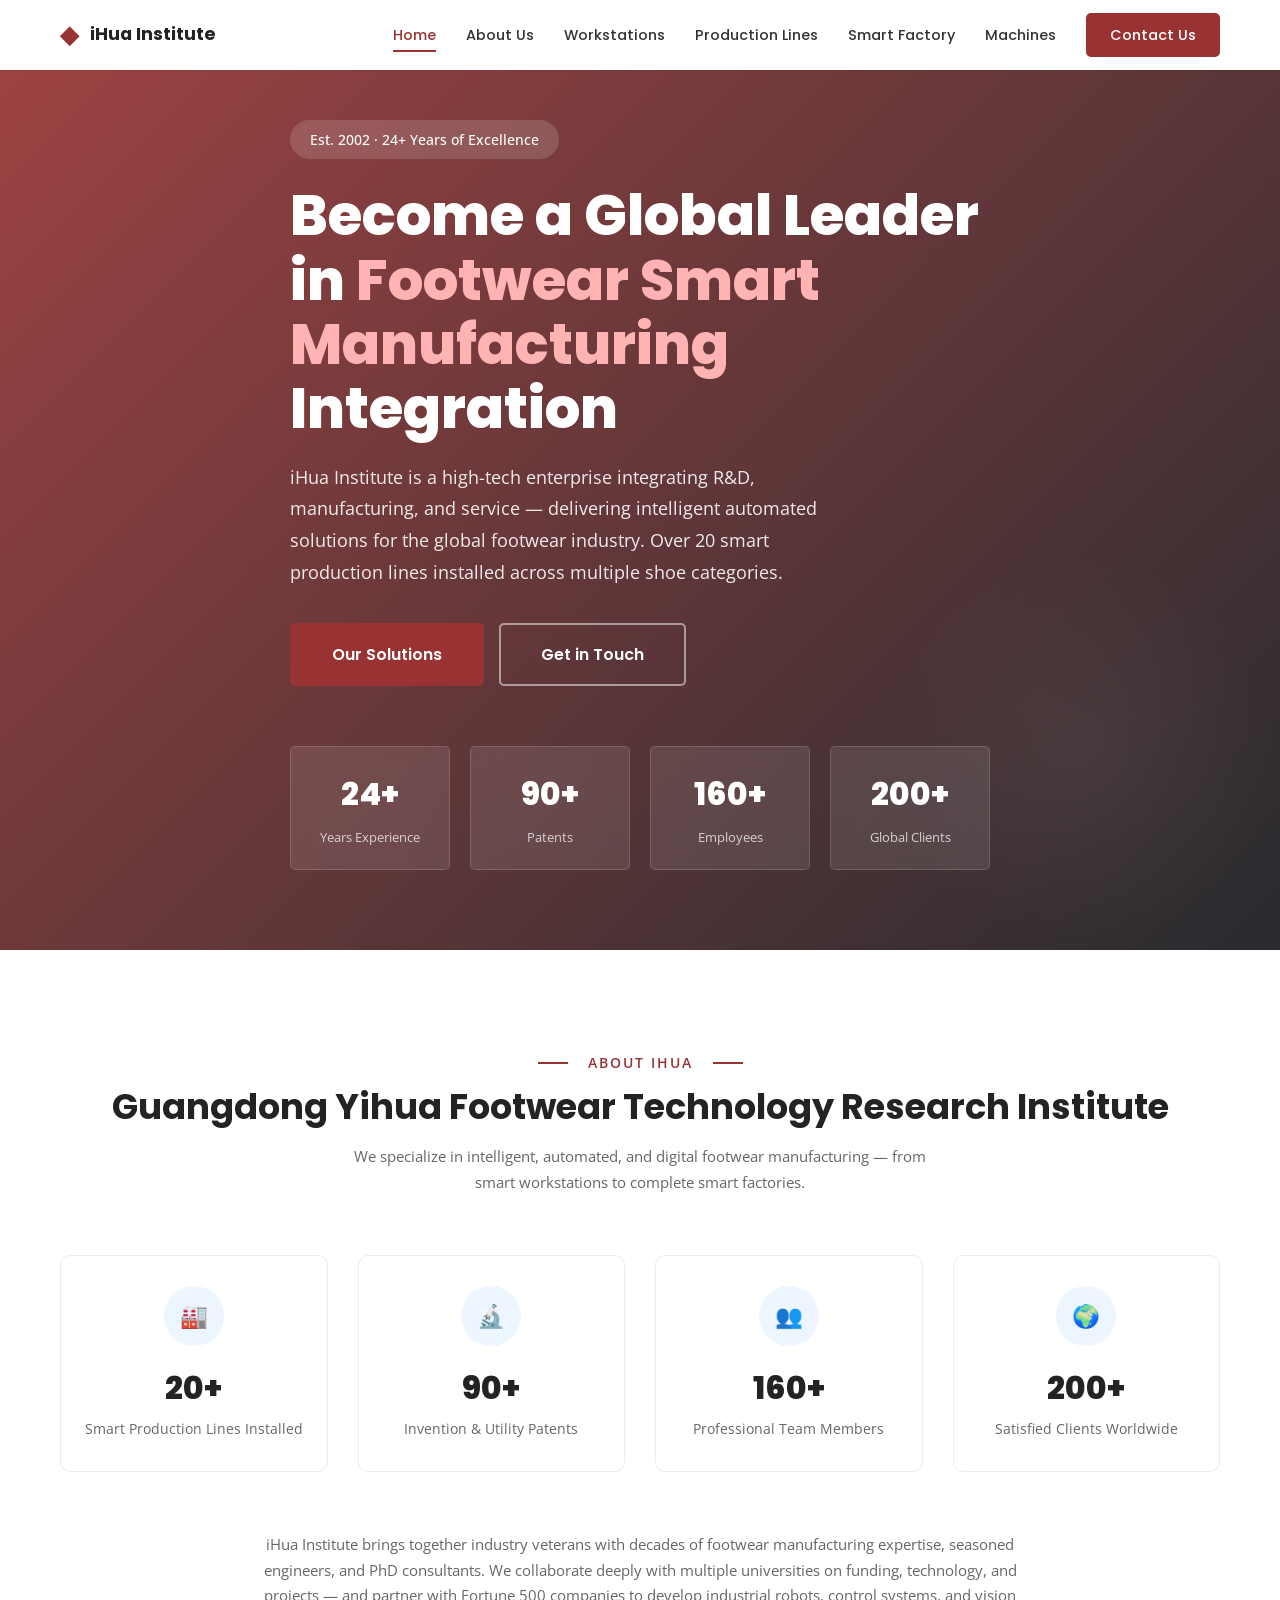
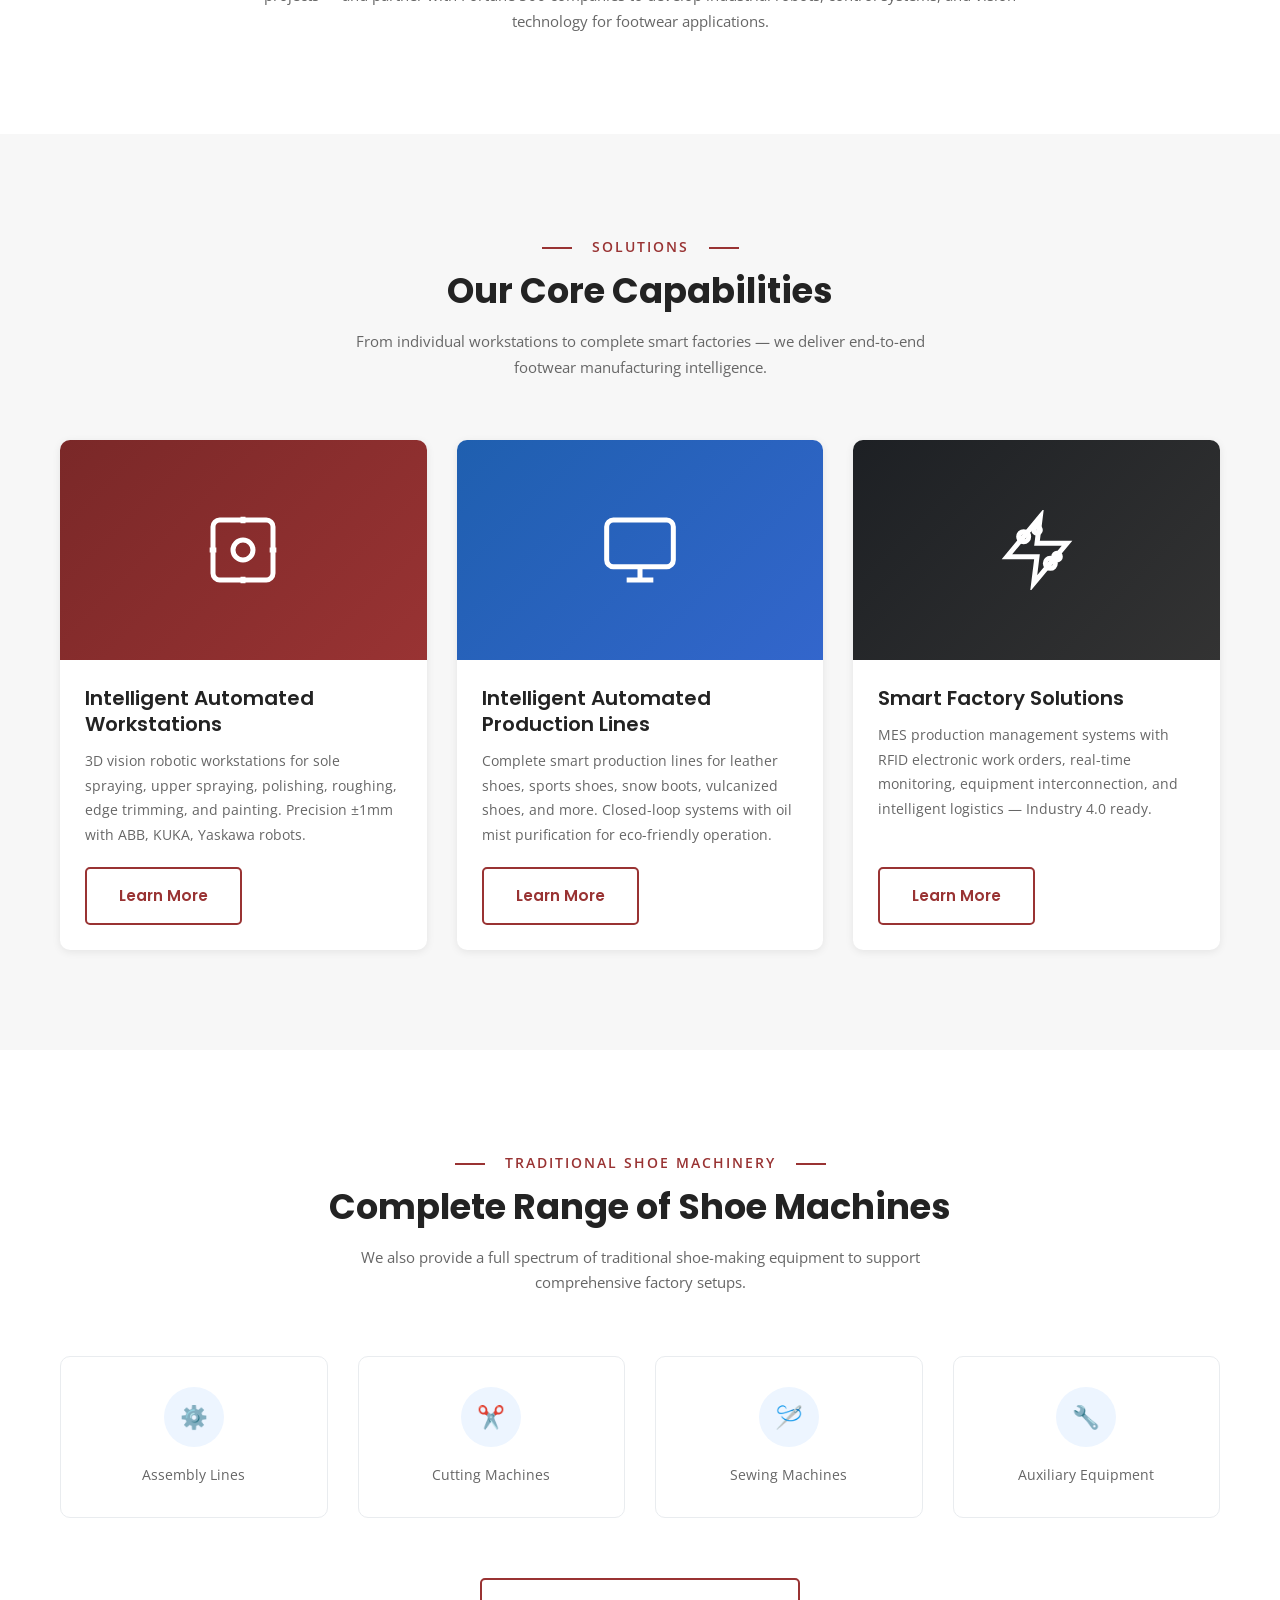
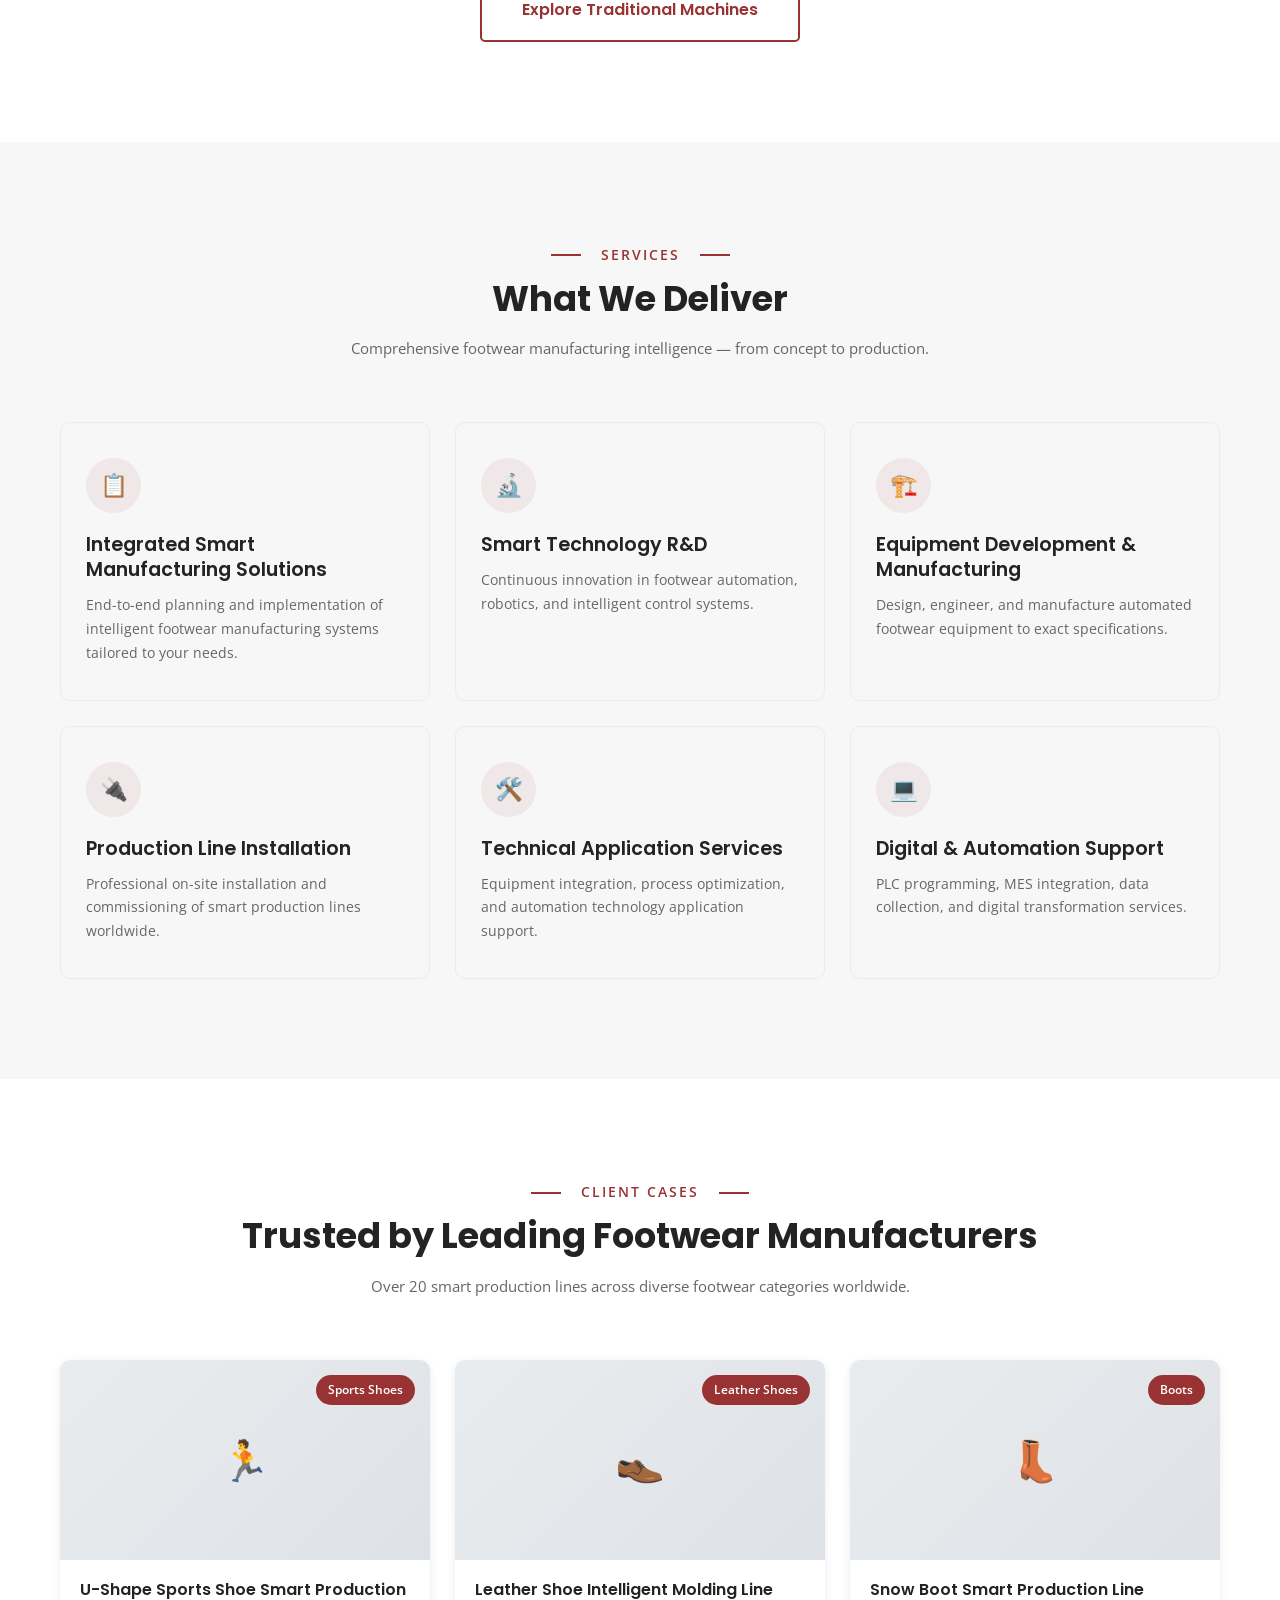
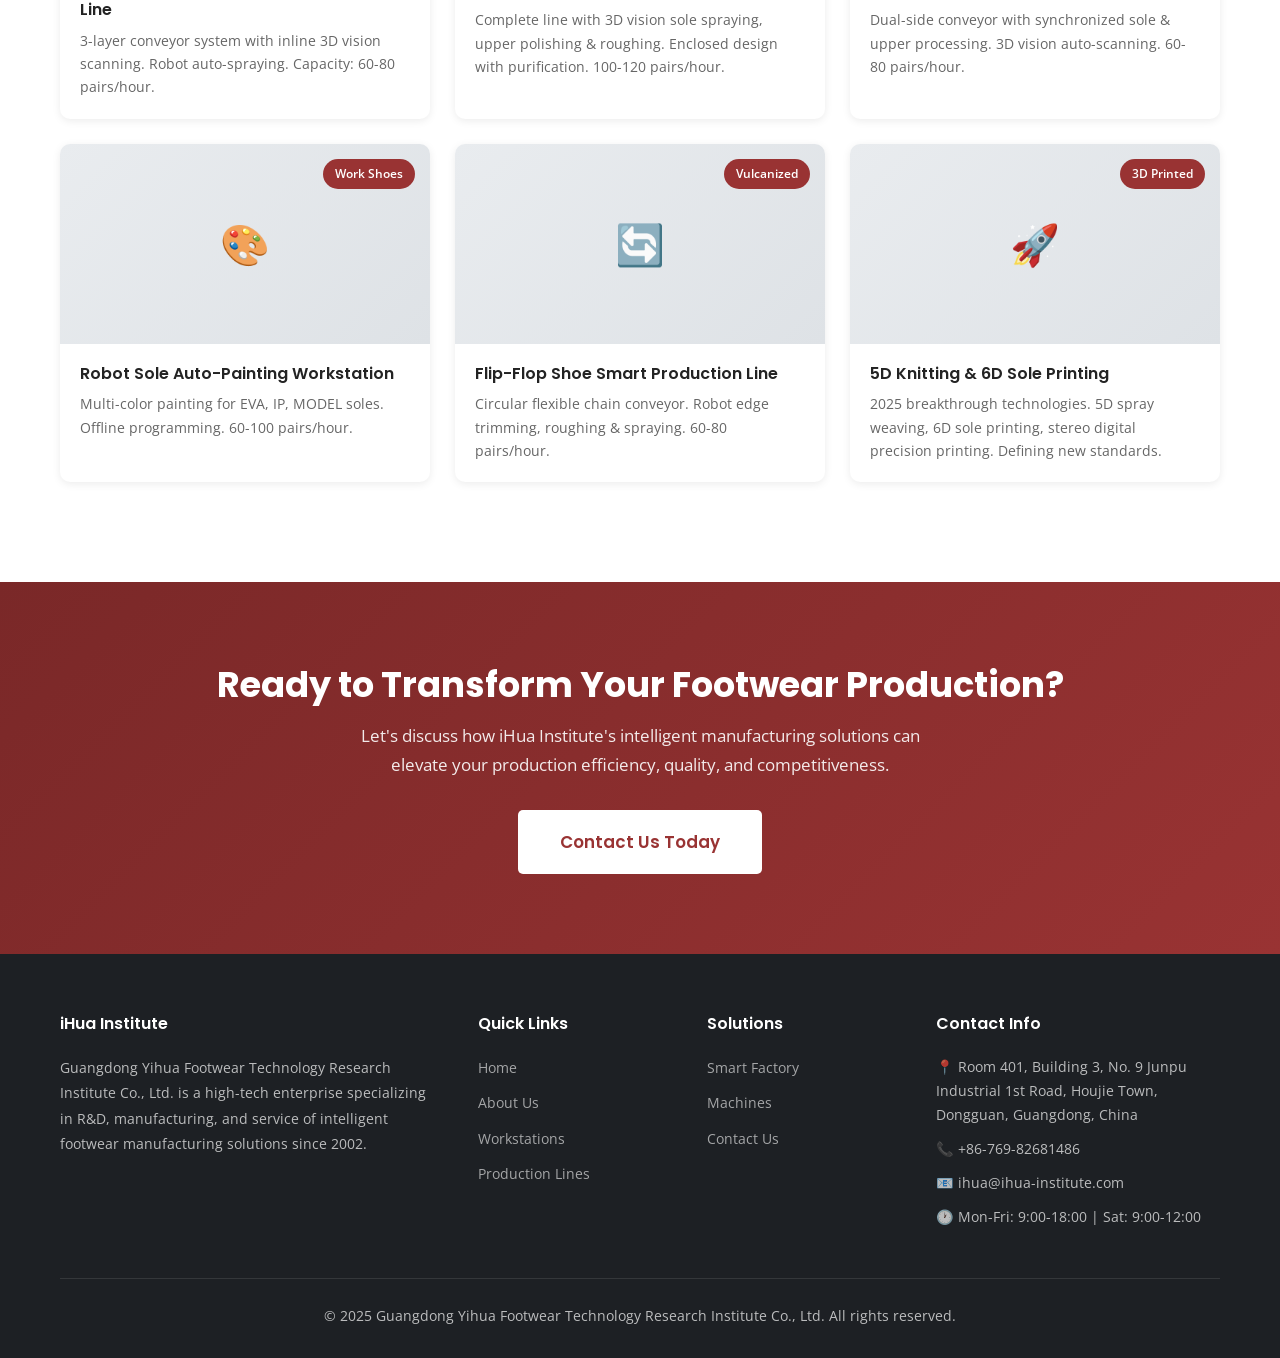
==== index.html @ 97495c71 "Initial commit: iHua Institute English website" ====
<!DOCTYPE html>
<html lang="en">
<head>
  <meta charset="UTF-8">
  <meta name="viewport" content="width=device-width, initial-scale=1.0">
  <title>iHua Institute — Leading Smart Manufacturing Integrator for Footwear Industry</title>
  <meta name="description" content="iHua Institute is a leading footwear smart manufacturing integrator, providing intelligent automated workstations, production lines, smart factory solutions, and traditional shoe machinery. Established 2002.">
  <meta name="keywords" content="footwear manufacturing, shoe making automation, intelligent production line, shoe machinery, smart factory, robot workstation, iHua Institute">
  <link rel="canonical" href="https://tcpcookies.github.io/ihua-institute/">

  <meta property="og:title" content="iHua Institute — Smart Manufacturing for Footwear Industry">
  <meta property="og:description" content="Established 2002. 90+ patents. Intelligent automated workstations, production lines & smart factory solutions for footwear manufacturing.">
  <meta property="og:type" content="website">
  <meta property="og:url" content="https://tcpcookies.github.io/ihua-institute/">

  <script type="application/ld+json">
  {
    "@context": "https://schema.org",
    "@type": "Organization",
    "name": "Guangdong Yihua Footwear Technology Research Institute Co., Ltd.",
    "alternateName": "iHua Institute",
    "url": "https://tcpcookies.github.io/ihua-institute/",
    "description": "A high-tech enterprise specializing in R&D, manufacturing, and service of footwear intelligent manufacturing integrated solutions since 2002.",
    "foundingDate": "2002",
    "address": {
      "@type": "PostalAddress",
      "addressLocality": "Dongguan",
      "addressRegion": "Guangdong",
      "addressCountry": "CN",
      "streetAddress": "Room 401, Building 3, No. 9 Junpu Industrial 1st Road, Houjie Town"
    },
    "telephone": "+86-769-82681486",
    "email": "ihua@ihua-institute.com"
  }
  </script>

  <link rel="stylesheet" href="assets/css/style.css">
  <link rel="preconnect" href="https://fonts.googleapis.com">
  <link rel="preconnect" href="https://fonts.gstatic.com" crossorigin>
  <link href="https://fonts.googleapis.com/css2?family=Open+Sans:wght@400;600;700&family=Poppins:wght@500;600;700;800&display=swap" rel="stylesheet">
</head>
<body>

  <!-- ========== Navbar ========== -->
  <nav class="navbar">
    <div class="container">
      <a href="index.html" class="navbar-logo">
        <span style="font-size:1.5rem;color:var(--brand)">◆</span> iHua Institute
      </a>
      <div class="navbar-links">
        <a href="index.html">Home</a>
        <a href="about.html">About Us</a>
        <a href="workstations.html">Workstations</a>
        <a href="productionlines.html">Production Lines</a>
        <a href="smartfactory.html">Smart Factory</a>
        <a href="machines.html">Machines</a>
        <a href="contact.html" class="navbar-cta">Contact Us</a>
      </div>
      <button class="menu-toggle" aria-label="Toggle menu">
        <span></span><span></span><span></span>
      </button>
    </div>
  </nav>

  <!-- ========== Hero ========== -->
  <section class="hero">
    <div class="container">
      <div class="hero-badge">Est. 2002 · 24+ Years of Excellence</div>
      <h1>Become a Global Leader in <span class="accent">Footwear Smart Manufacturing</span> Integration</h1>
      <p class="hero-desc">
        iHua Institute is a high-tech enterprise integrating R&D, manufacturing, and service — delivering intelligent automated solutions for the global footwear industry. Over 20 smart production lines installed across multiple shoe categories.
      </p>
      <div class="hero-buttons">
        <a href="productionlines.html" class="btn btn-primary btn-lg">Our Solutions</a>
        <a href="contact.html" class="btn btn-outline btn-lg">Get in Touch</a>
      </div>
      <div class="hero-stats">
        <div class="hero-stat">
          <span class="hero-stat-number">24+</span>
          <span class="hero-stat-label">Years Experience</span>
        </div>
        <div class="hero-stat">
          <span class="hero-stat-number">90+</span>
          <span class="hero-stat-label">Patents</span>
        </div>
        <div class="hero-stat">
          <span class="hero-stat-number">160+</span>
          <span class="hero-stat-label">Employees</span>
        </div>
        <div class="hero-stat">
          <span class="hero-stat-number">200+</span>
          <span class="hero-stat-label">Global Clients</span>
        </div>
      </div>
    </div>
  </section>

  <!-- ========== About Preview ========== -->
  <section class="animate-on-scroll">
    <div class="container">
      <div class="section-heading">
        <span class="subtitle">About iHua</span>
        <h2>Guangdong Yihua Footwear Technology Research Institute</h2>
        <p>We specialize in intelligent, automated, and digital footwear manufacturing — from smart workstations to complete smart factories.</p>
      </div>
      <div class="data-points">
        <div class="data-point">
          <div class="icon">🏭</div>
          <span class="number">20+</span>
          <span class="label">Smart Production Lines Installed</span>
        </div>
        <div class="data-point">
          <div class="icon">🔬</div>
          <span class="number">90+</span>
          <span class="label">Invention & Utility Patents</span>
        </div>
        <div class="data-point">
          <div class="icon">👥</div>
          <span class="number">160+</span>
          <span class="label">Professional Team Members</span>
        </div>
        <div class="data-point">
          <div class="icon">🌍</div>
          <span class="number">200+</span>
          <span class="label">Satisfied Clients Worldwide</span>
        </div>
      </div>
      <p style="max-width:800px;margin:0 auto;text-align:center;">
        iHua Institute brings together industry veterans with decades of footwear manufacturing expertise, seasoned engineers, and PhD consultants. We collaborate deeply with multiple universities on funding, technology, and projects — and partner with Fortune 500 companies to develop industrial robots, control systems, and vision technology for footwear applications.
      </p>
    </div>
  </section>

  <!-- ========== Solutions ========== -->
  <section class="animate-on-scroll" style="background:var(--gray-100);">
    <div class="container">
      <div class="section-heading">
        <span class="subtitle">Solutions</span>
        <h2>Our Core Capabilities</h2>
        <p>From individual workstations to complete smart factories — we deliver end-to-end footwear manufacturing intelligence.</p>
      </div>
      <div class="solution-grid">
        <div class="solution-card">
          <div class="solution-card-img">
            <svg width="80" height="80" viewBox="0 0 24 24" fill="none" stroke="currentColor" stroke-width="1.5"><rect x="3" y="3" width="18" height="18" rx="2"/><circle cx="12" cy="12" r="3"/><path d="M12 2v2M12 20v2M2 12h2M20 12h2"/></svg>
          </div>
          <div class="solution-card-body">
            <h3>Intelligent Automated Workstations</h3>
            <p>3D vision robotic workstations for sole spraying, upper spraying, polishing, roughing, edge trimming, and painting. Precision ±1mm with ABB, KUKA, Yaskawa robots.</p>
            <a href="workstations.html" class="btn btn-outline-dark">Learn More</a>
          </div>
        </div>
        <div class="solution-card">
          <div class="solution-card-img" style="background:linear-gradient(135deg,#1F5FAF,#3366cc);">
            <svg width="80" height="80" viewBox="0 0 24 24" fill="none" stroke="currentColor" stroke-width="1.5"><rect x="2" y="3" width="20" height="14" rx="2"/><line x1="8" y1="21" x2="16" y2="21"/><line x1="12" y1="17" x2="12" y2="21"/></svg>
          </div>
          <div class="solution-card-body">
            <h3>Intelligent Automated Production Lines</h3>
            <p>Complete smart production lines for leather shoes, sports shoes, snow boots, vulcanized shoes, and more. Closed-loop systems with oil mist purification for eco-friendly operation.</p>
            <a href="productionlines.html" class="btn btn-outline-dark">Learn More</a>
          </div>
        </div>
        <div class="solution-card">
          <div class="solution-card-img" style="background:linear-gradient(135deg,#1d2024,#333);">
            <svg width="80" height="80" viewBox="0 0 24 24" fill="none" stroke="currentColor" stroke-width="1.5"><polygon points="13 2 3 14 12 14 11 22 21 10 12 10 13 2"/><circle cx="8" cy="8" r="1.5"/><circle cx="16" cy="16" r="1.5"/><circle cx="12" cy="6" r="1"/><circle cx="18" cy="14" r="1"/></svg>
          </div>
          <div class="solution-card-body">
            <h3>Smart Factory Solutions</h3>
            <p>MES production management systems with RFID electronic work orders, real-time monitoring, equipment interconnection, and intelligent logistics — Industry 4.0 ready.</p>
            <a href="smartfactory.html" class="btn btn-outline-dark">Learn More</a>
          </div>
        </div>
      </div>
    </div>
  </section>

  <!-- ========== Traditional Machines ========== -->
  <section class="animate-on-scroll">
    <div class="container">
      <div class="section-heading">
        <span class="subtitle">Traditional Shoe Machinery</span>
        <h2>Complete Range of Shoe Machines</h2>
        <p>We also provide a full spectrum of traditional shoe-making equipment to support comprehensive factory setups.</p>
      </div>
      <div class="data-points">
        <div class="data-point">
          <div class="icon">⚙️</div>
          <span class="label">Assembly Lines</span>
        </div>
        <div class="data-point">
          <div class="icon">✂️</div>
          <span class="label">Cutting Machines</span>
        </div>
        <div class="data-point">
          <div class="icon">🪡</div>
          <span class="label">Sewing Machines</span>
        </div>
        <div class="data-point">
          <div class="icon">🔧</div>
          <span class="label">Auxiliary Equipment</span>
        </div>
      </div>
      <div style="text-align:center;">
        <a href="machines.html" class="btn btn-outline-dark btn-lg">Explore Traditional Machines</a>
      </div>
    </div>
  </section>

  <!-- ========== Services ========== -->
  <section class="animate-on-scroll" style="background:var(--gray-100);">
    <div class="container">
      <div class="section-heading">
        <span class="subtitle">Services</span>
        <h2>What We Deliver</h2>
        <p>Comprehensive footwear manufacturing intelligence — from concept to production.</p>
      </div>
      <div class="services-grid">
        <div class="service-card">
          <div class="icon-circle">📋</div>
          <h4>Integrated Smart Manufacturing Solutions</h4>
          <p>End-to-end planning and implementation of intelligent footwear manufacturing systems tailored to your needs.</p>
        </div>
        <div class="service-card">
          <div class="icon-circle">🔬</div>
          <h4>Smart Technology R&D</h4>
          <p>Continuous innovation in footwear automation, robotics, and intelligent control systems.</p>
        </div>
        <div class="service-card">
          <div class="icon-circle">🏗️</div>
          <h4>Equipment Development & Manufacturing</h4>
          <p>Design, engineer, and manufacture automated footwear equipment to exact specifications.</p>
        </div>
        <div class="service-card">
          <div class="icon-circle">🔌</div>
          <h4>Production Line Installation</h4>
          <p>Professional on-site installation and commissioning of smart production lines worldwide.</p>
        </div>
        <div class="service-card">
          <div class="icon-circle">🛠️</div>
          <h4>Technical Application Services</h4>
          <p>Equipment integration, process optimization, and automation technology application support.</p>
        </div>
        <div class="service-card">
          <div class="icon-circle">💻</div>
          <h4>Digital & Automation Support</h4>
          <p>PLC programming, MES integration, data collection, and digital transformation services.</p>
        </div>
      </div>
    </div>
  </section>

  <!-- ========== Cases ========== -->
  <section class="animate-on-scroll">
    <div class="container">
      <div class="section-heading">
        <span class="subtitle">Client Cases</span>
        <h2>Trusted by Leading Footwear Manufacturers</h2>
        <p>Over 20 smart production lines across diverse footwear categories worldwide.</p>
      </div>
      <div class="cases-grid">
        <div class="case-card">
          <div class="case-card-img">
            🏃 <span class="category-tag">Sports Shoes</span>
          </div>
          <div class="case-card-body">
            <h4>U-Shape Sports Shoe Smart Production Line</h4>
            <p>3-layer conveyor system with inline 3D vision scanning. Robot auto-spraying. Capacity: 60-80 pairs/hour.</p>
          </div>
        </div>
        <div class="case-card">
          <div class="case-card-img">
            👞 <span class="category-tag">Leather Shoes</span>
          </div>
          <div class="case-card-body">
            <h4>Leather Shoe Intelligent Molding Line</h4>
            <p>Complete line with 3D vision sole spraying, upper polishing & roughing. Enclosed design with purification. 100-120 pairs/hour.</p>
          </div>
        </div>
        <div class="case-card">
          <div class="case-card-img">
            👢 <span class="category-tag">Boots</span>
          </div>
          <div class="case-card-body">
            <h4>Snow Boot Smart Production Line</h4>
            <p>Dual-side conveyor with synchronized sole & upper processing. 3D vision auto-scanning. 60-80 pairs/hour.</p>
          </div>
        </div>
        <div class="case-card">
          <div class="case-card-img">
            🎨 <span class="category-tag">Work Shoes</span>
          </div>
          <div class="case-card-body">
            <h4>Robot Sole Auto-Painting Workstation</h4>
            <p>Multi-color painting for EVA, IP, MODEL soles. Offline programming. 60-100 pairs/hour.</p>
          </div>
        </div>
        <div class="case-card">
          <div class="case-card-img">
            🔄 <span class="category-tag">Vulcanized</span>
          </div>
          <div class="case-card-body">
            <h4>Flip-Flop Shoe Smart Production Line</h4>
            <p>Circular flexible chain conveyor. Robot edge trimming, roughing & spraying. 60-80 pairs/hour.</p>
          </div>
        </div>
        <div class="case-card">
          <div class="case-card-img">
            🚀 <span class="category-tag">3D Printed</span>
          </div>
          <div class="case-card-body">
            <h4>5D Knitting & 6D Sole Printing</h4>
            <p>2025 breakthrough technologies. 5D spray weaving, 6D sole printing, stereo digital precision printing. Defining new standards.</p>
          </div>
        </div>
      </div>
    </div>
  </section>

  <!-- ========== CTA ========== -->
  <section class="animate-on-scroll" style="background:linear-gradient(135deg, var(--brand-dark), var(--brand));color:var(--white);text-align:center;padding:80px 0;">
    <div class="container">
      <h2 style="color:var(--white);margin-bottom:15px;">Ready to Transform Your Footwear Production?</h2>
      <p style="opacity:0.9;max-width:600px;margin:0 auto 30px;font-size:1.05rem;">
        Let's discuss how iHua Institute's intelligent manufacturing solutions can elevate your production efficiency, quality, and competitiveness.
      </p>
      <a href="contact.html" class="btn" style="background:var(--white);color:var(--brand)!important;font-size:1.05rem;padding:16px 40px;">
        Contact Us Today
      </a>
    </div>
  </section>

  <!-- ========== Footer ========== -->
  <footer class="footer">
    <div class="container">
      <div class="footer-grid">
        <div class="footer-about">
          <h4>iHua Institute</h4>
          <p>Guangdong Yihua Footwear Technology Research Institute Co., Ltd. is a high-tech enterprise specializing in R&D, manufacturing, and service of intelligent footwear manufacturing solutions since 2002.</p>
        </div>
        <div>
          <h4>Quick Links</h4>
          <ul class="footer-links">
            <li><a href="index.html">Home</a></li>
            <li><a href="about.html">About Us</a></li>
            <li><a href="workstations.html">Workstations</a></li>
            <li><a href="productionlines.html">Production Lines</a></li>
          </ul>
        </div>
        <div>
          <h4>Solutions</h4>
          <ul class="footer-links">
            <li><a href="smartfactory.html">Smart Factory</a></li>
            <li><a href="machines.html">Machines</a></li>
            <li><a href="contact.html">Contact Us</a></li>
          </ul>
        </div>
        <div class="footer-contact">
          <h4>Contact Info</h4>
          <p>📍 Room 401, Building 3, No. 9 Junpu Industrial 1st Road, Houjie Town, Dongguan, Guangdong, China</p>
          <p>📞 +86-769-82681486</p>
          <p>📧 ihua@ihua-institute.com</p>
          <p>🕐 Mon-Fri: 9:00-18:00 | Sat: 9:00-12:00</p>
        </div>
      </div>
      <div class="footer-bottom">
        <p>&copy; 2025 Guangdong Yihua Footwear Technology Research Institute Co., Ltd. All rights reserved.</p>
      </div>
    </div>
  </footer>

  <button class="back-to-top" aria-label="Back to top">↑</button>

  <script src="assets/js/main.js"></script>
</body>
</html>
---- assets/css/style.css ----
/* ============================================================
   iHua Institute - Shoe Manufacturing Intelligence
   Brand: #993333 (Deep Red/Burgundy)
   ============================================================ */

/* ---------- CSS Variables ---------- */
:root {
  --brand: #993333;
  --brand-light: #b34444;
  --brand-dark: #7a2828;
  --brand-rgb: 153, 51, 51;
  --dark: #1d2024;
  --darker: #121416;
  --gray-50: #f8f9fa;
  --gray-100: #f7f7f7;
  --gray-200: #e9ecef;
  --gray-300: #dee2e6;
  --gray-600: #666666;
  --gray-700: #495057;
  --gray-800: #333333;
  --gray-900: #232323;
  --white: #ffffff;
  --blue: #1F5FAF;
  --blue-light: #edf5ff;
  --shadow-sm: 0 2px 8px rgba(0,0,0,0.08);
  --shadow: 0 5px 30px rgba(0,0,0,0.10);
  --shadow-lg: 0 10px 40px rgba(0,0,0,0.12);
  --radius: 5px;
  --radius-lg: 10px;
  --transition: 0.3s ease;
}

/* ---------- Reset & Base ---------- */
*, *::before, *::after { box-sizing: border-box; margin: 0; padding: 0; }

html { scroll-behavior: smooth; }

body {
  font-family: 'Open Sans', -apple-system, BlinkMacSystemFont, 'Segoe UI', sans-serif;
  font-size: 15px;
  line-height: 1.7;
  color: var(--gray-600);
  background: var(--white);
  -webkit-font-smoothing: antialiased;
}

h1, h2, h3, h4, h5, h6 {
  font-family: 'Poppins', -apple-system, BlinkMacSystemFont, sans-serif;
  color: var(--gray-900);
  line-height: 1.3;
}

h1 { font-size: 2.8rem; font-weight: 700; }
h2 { font-size: 2.2rem; font-weight: 700; }
h3 { font-size: 1.5rem; font-weight: 600; }
h4 { font-size: 1.2rem; font-weight: 600; }

a { color: var(--brand); text-decoration: none; transition: color var(--transition); }
a:hover { color: var(--brand-dark); }

img { max-width: 100%; height: auto; display: block; }

.container { max-width: 1200px; margin: 0 auto; padding: 0 20px; }
.container-wide { max-width: 1400px; margin: 0 auto; padding: 0 20px; }

section { padding: 100px 0; }
.section-sm { padding: 60px 0; }

/* ---------- Section Headings ---------- */
.section-heading { text-align: center; margin-bottom: 60px; }
.section-heading .subtitle {
  display: inline-block;
  color: var(--brand);
  font-weight: 600;
  font-size: 0.85rem;
  text-transform: uppercase;
  letter-spacing: 2px;
  margin-bottom: 10px;
  position: relative;
  padding: 0 20px;
}
.section-heading .subtitle::before,
.section-heading .subtitle::after {
  content: '';
  position: absolute;
  top: 50%;
  width: 30px;
  height: 2px;
  background: var(--brand);
}
.section-heading .subtitle::before { right: 100%; }
.section-heading .subtitle::after { left: 100%; }
.section-heading h2 { margin-bottom: 15px; }
.section-heading p { color: var(--gray-600); max-width: 600px; margin: 0 auto; }

/* ---------- Navbar ---------- */
.navbar {
  position: fixed;
  top: 0;
  left: 0;
  right: 0;
  z-index: 1000;
  background: var(--white);
  box-shadow: 0 1px 0 rgba(0,0,0,0.05);
  transition: all var(--transition);
  height: 70px;
}

.navbar .container {
  display: flex;
  align-items: center;
  justify-content: space-between;
  height: 100%;
}

.navbar-logo {
  display: flex;
  align-items: center;
  gap: 12px;
  font-family: 'Poppins', sans-serif;
  font-size: 1.1rem;
  font-weight: 700;
  color: var(--gray-900);
  text-decoration: none;
}

.navbar-logo img { height: 40px; }

.navbar-links {
  display: flex;
  align-items: center;
  gap: 30px;
  list-style: none;
}

.navbar-links a {
  color: var(--gray-800);
  font-size: 0.9rem;
  font-weight: 500;
  font-family: 'Poppins', sans-serif;
  position: relative;
  padding: 5px 0;
  text-decoration: none;
}

.navbar-links a::after {
  content: '';
  position: absolute;
  bottom: 0;
  left: 0;
  width: 0;
  height: 2px;
  background: var(--brand);
  transition: width var(--transition);
}

.navbar-links a:hover,
.navbar-links a.active { color: var(--brand); }
.navbar-links a:hover::after,
.navbar-links a.active::after { width: 100%; }

.navbar-cta {
  background: var(--brand);
  color: var(--white) !important;
  padding: 10px 24px !important;
  border-radius: var(--radius);
  transition: background var(--transition) !important;
}

.navbar-cta:hover { background: var(--brand-dark) !important; }
.navbar-cta::after { display: none !important; }

.menu-toggle {
  display: none;
  flex-direction: column;
  gap: 5px;
  cursor: pointer;
  background: none;
  border: none;
  padding: 5px;
}

.menu-toggle span {
  width: 24px;
  height: 2px;
  background: var(--gray-800);
  transition: all var(--transition);
  display: block;
}

/* ---------- Hero ---------- */
.hero {
  position: relative;
  background:
    linear-gradient(135deg, rgba(var(--brand-rgb), 0.92) 0%, rgba(29, 32, 36, 0.95) 100%),
    url('../images/hero-bg.jpg') center/cover no-repeat;
  min-height: 100vh;
  display: flex;
  align-items: center;
  padding-top: 120px;
  padding-bottom: 80px;
  color: var(--white);
  overflow: hidden;
}

.hero::before {
  content: '';
  position: absolute;
  bottom: 0;
  right: 0;
  width: 400px;
  height: 400px;
  background: radial-gradient(circle, rgba(255,255,255,0.05) 0%, transparent 70%);
}

.hero .container { position: relative; z-index: 1; }

.hero-badge {
  display: inline-block;
  background: rgba(255,255,255,0.15);
  backdrop-filter: blur(10px);
  padding: 8px 20px;
  border-radius: 50px;
  font-size: 0.85rem;
  font-weight: 500;
  margin-bottom: 25px;
}

.hero h1 {
  color: var(--white);
  font-size: 3.5rem;
  font-weight: 800;
  line-height: 1.15;
  margin-bottom: 20px;
  max-width: 700px;
}

.hero h1 .accent { color: #ffb3b3; }

.hero-desc {
  font-size: 1.1rem;
  line-height: 1.8;
  max-width: 550px;
  opacity: 0.9;
  margin-bottom: 35px;
}

.hero-buttons { display: flex; gap: 15px; flex-wrap: wrap; }

.hero-stats {
  display: grid;
  grid-template-columns: repeat(4, 1fr);
  gap: 20px;
  margin-top: 60px;
  max-width: 700px;
}

.hero-stat {
  text-align: center;
  padding: 20px 10px;
  background: rgba(255,255,255,0.1);
  backdrop-filter: blur(10px);
  border-radius: var(--radius);
  border: 1px solid rgba(255,255,255,0.15);
}

.hero-stat-number {
  display: block;
  font-family: 'Poppins', sans-serif;
  font-size: 2rem;
  font-weight: 800;
  color: var(--white);
}

.hero-stat-label {
  display: block;
  font-size: 0.8rem;
  opacity: 0.75;
  margin-top: 5px;
}

/* ---------- Buttons ---------- */
.btn {
  display: inline-flex;
  align-items: center;
  gap: 8px;
  padding: 14px 32px;
  border-radius: var(--radius);
  font-family: 'Poppins', sans-serif;
  font-weight: 600;
  font-size: 0.95rem;
  text-decoration: none;
  transition: all var(--transition);
  cursor: pointer;
  border: 2px solid transparent;
}

.btn-primary { background: var(--brand); color: var(--white) !important; }
.btn-primary:hover { background: var(--brand-dark); transform: translateY(-2px); box-shadow: var(--shadow); }

.btn-outline {
  background: transparent;
  color: var(--white) !important;
  border-color: rgba(255,255,255,0.5);
}
.btn-outline:hover { background: rgba(255,255,255,0.1); border-color: var(--white); }

.btn-outline-dark {
  background: transparent;
  color: var(--brand) !important;
  border-color: var(--brand);
}
.btn-outline-dark:hover { background: var(--brand); color: var(--white) !important; }

.btn-lg { padding: 16px 40px; font-size: 1rem; }

/* ---------- About Items (Data Points) ---------- */
.data-points {
  display: grid;
  grid-template-columns: repeat(4, 1fr);
  gap: 30px;
  margin: 60px 0;
}

.data-point {
  text-align: center;
  padding: 30px 20px;
  border: 1px solid var(--gray-200);
  border-radius: var(--radius-lg);
  transition: all var(--transition);
}

.data-point:hover { border-color: var(--brand); box-shadow: var(--shadow); }

.data-point .icon {
  width: 60px;
  height: 60px;
  background: var(--blue-light);
  border-radius: 50%;
  display: flex;
  align-items: center;
  justify-content: center;
  margin: 0 auto 15px;
  color: var(--brand);
  font-size: 1.4rem;
}

.data-point .number {
  font-family: 'Poppins', sans-serif;
  font-size: 2rem;
  font-weight: 800;
  color: var(--gray-900);
  display: block;
}

.data-point .label { font-size: 0.85rem; color: var(--gray-600); }

/* ---------- Solution Cards ---------- */
.solution-grid {
  display: grid;
  grid-template-columns: repeat(3, 1fr);
  gap: 30px;
}

.solution-card {
  position: relative;
  border-radius: var(--radius-lg);
  overflow: hidden;
  background: var(--white);
  box-shadow: var(--shadow-sm);
  transition: all var(--transition);
  display: flex;
  flex-direction: column;
}

.solution-card:hover { transform: translateY(-5px); box-shadow: var(--shadow-lg); }

.solution-card-img {
  height: 220px;
  background: linear-gradient(135deg, var(--brand-dark), var(--brand));
  display: flex;
  align-items: center;
  justify-content: center;
  color: var(--white);
  font-size: 4rem;
}

.solution-card-body { padding: 25px; flex: 1; display: flex; flex-direction: column; }

.solution-card-body h3 { margin-bottom: 12px; font-size: 1.25rem; }

.solution-card-body p { color: var(--gray-600); font-size: 0.9rem; flex: 1; }

.solution-card-body .btn { margin-top: 20px; align-self: flex-start; }

/* ---------- Services Grid ---------- */
.services-grid {
  display: grid;
  grid-template-columns: repeat(3, 1fr);
  gap: 25px;
}

.service-card {
  padding: 35px 25px;
  border-radius: var(--radius-lg);
  border: 1px solid var(--gray-200);
  transition: all var(--transition);
}

.service-card:hover { border-color: var(--brand); box-shadow: var(--shadow); }

.service-card .icon-circle {
  width: 55px;
  height: 55px;
  background: rgba(var(--brand-rgb), 0.08);
  border-radius: 50%;
  display: flex;
  align-items: center;
  justify-content: center;
  margin-bottom: 20px;
  color: var(--brand);
  font-size: 1.4rem;
}

.service-card h4 { margin-bottom: 10px; }

.service-card p { font-size: 0.88rem; color: var(--gray-600); }

/* ---------- Case Cards ---------- */
.cases-grid {
  display: grid;
  grid-template-columns: repeat(3, 1fr);
  gap: 25px;
}

.case-card {
  border-radius: var(--radius-lg);
  overflow: hidden;
  background: var(--white);
  box-shadow: var(--shadow-sm);
  transition: all var(--transition);
}

.case-card:hover { transform: translateY(-5px); box-shadow: var(--shadow-lg); }

.case-card-img {
  height: 200px;
  background: linear-gradient(135deg, var(--gray-200), var(--gray-300));
  position: relative;
  overflow: hidden;
  display: flex;
  align-items: center;
  justify-content: center;
  color: var(--gray-600);
  font-size: 2.5rem;
}

.case-card-img .category-tag {
  position: absolute;
  top: 15px;
  right: 15px;
  background: var(--brand);
  color: var(--white);
  padding: 5px 12px;
  border-radius: 50px;
  font-size: 0.75rem;
  font-weight: 600;
}

.case-card-body { padding: 20px; }

.case-card-body h4 { font-size: 1rem; margin-bottom: 8px; }
.case-card-body p { font-size: 0.85rem; color: var(--gray-600); }

/* ---------- Page Banner ---------- */
.page-banner {
  background:
    linear-gradient(135deg, rgba(var(--brand-rgb), 0.9) 0%, rgba(29, 32, 36, 0.95) 100%),
    url('../images/page-bg.jpg') center/cover no-repeat;
  padding: 140px 0 100px;
  text-align: center;
  color: var(--white);
}

.page-banner h1 { color: var(--white); font-size: 3rem; margin-bottom: 10px; }
.page-banner p { max-width: 600px; margin: 0 auto; opacity: 0.85; font-size: 1.05rem; }

/* ---------- Progress Bars ---------- */
.progress-grid { max-width: 800px; margin: 0 auto; }

.progress-item { margin-bottom: 30px; }

.progress-header {
  display: flex;
  justify-content: space-between;
  margin-bottom: 10px;
  font-weight: 600;
  color: var(--gray-800);
}

.progress-bar {
  height: 8px;
  background: var(--gray-200);
  border-radius: 4px;
  overflow: hidden;
}

.progress-bar-fill {
  height: 100%;
  background: var(--brand);
  border-radius: 4px;
  transition: width 1.5s ease;
}

/* ---------- Specs Table ---------- */
.specs-table {
  width: 100%;
  border-collapse: collapse;
  margin: 25px 0;
  font-size: 0.9rem;
}

.specs-table th {
  background: #e6eef7;
  padding: 14px 18px;
  text-align: left;
  font-weight: 600;
  color: var(--gray-800);
  width: 28%;
  border-bottom: 2px solid var(--gray-200);
}

.specs-table td {
  padding: 14px 18px;
  border-bottom: 1px solid var(--gray-200);
  color: var(--gray-600);
}

.specs-table tr:nth-child(even) td { background: #f9fbfd; }

/* ---------- Tab Navigation ---------- */
.tab-nav { display: flex; gap: 5px; margin-bottom: 40px; border-bottom: 2px solid var(--gray-200); flex-wrap: wrap; }

.tab-btn {
  padding: 12px 24px;
  border: none;
  background: none;
  cursor: pointer;
  font-family: 'Poppins', sans-serif;
  font-weight: 600;
  font-size: 0.9rem;
  color: var(--gray-600);
  border-bottom: 2px solid transparent;
  margin-bottom: -2px;
  transition: all var(--transition);
}

.tab-btn:hover { color: var(--brand); }
.tab-btn.active { color: var(--brand); border-bottom-color: var(--brand); }

.tab-panel { display: none; }
.tab-panel.active { display: block; }

/* ---------- Product Card ---------- */
.product-grid { display: flex; flex-direction: column; gap: 50px; }

.product-card {
  display: grid;
  grid-template-columns: 1fr 1fr;
  gap: 40px;
  align-items: start;
  padding: 40px;
  background: var(--white);
  border-radius: var(--radius-lg);
  box-shadow: var(--shadow-sm);
  border: 1px solid var(--gray-200);
}

.product-card-number {
  font-family: 'Poppins', sans-serif;
  font-size: 3rem;
  font-weight: 800;
  color: rgba(var(--brand-rgb), 0.15);
  line-height: 1;
}

.product-card h3 { margin: -15px 0 15px; }

.product-card .features-list {
  list-style: none;
  display: grid;
  grid-template-columns: 1fr 1fr;
  gap: 8px;
  margin-top: 15px;
}

.product-card .features-list li {
  font-size: 0.85rem;
  color: var(--gray-600);
  padding-left: 18px;
  position: relative;
}

.product-card .features-list li::before {
  content: '✓';
  position: absolute;
  left: 0;
  color: var(--brand);
  font-weight: 700;
}

/* ---------- Contact Page ---------- */
.contact-grid { display: grid; grid-template-columns: 1fr 1.5fr; gap: 50px; }

.contact-info h3 { margin-bottom: 25px; }

.contact-info-item {
  display: flex;
  gap: 15px;
  margin-bottom: 25px;
}

.contact-info-item .icon-circle {
  width: 45px;
  height: 45px;
  min-width: 45px;
  background: rgba(var(--brand-rgb), 0.08);
  border-radius: 50%;
  display: flex;
  align-items: center;
  justify-content: center;
  color: var(--brand);
  font-size: 1.2rem;
}

.contact-info-item h4 { font-size: 0.95rem; margin-bottom: 3px; }
.contact-info-item p { font-size: 0.88rem; }

.contact-form {
  background: var(--white);
  padding: 40px;
  border-radius: var(--radius-lg);
  box-shadow: var(--shadow);
  border: 1px solid var(--gray-200);
}

.form-group { margin-bottom: 20px; }

.form-group label {
  display: block;
  font-weight: 600;
  color: var(--gray-800);
  margin-bottom: 6px;
  font-size: 0.9rem;
}

.form-group input,
.form-group textarea,
.form-group select {
  width: 100%;
  padding: 12px 16px;
  border: 1px solid var(--gray-300);
  border-radius: var(--radius);
  font-family: inherit;
  font-size: 0.9rem;
  color: var(--gray-800);
  transition: border-color var(--transition);
  background: var(--gray-50);
}

.form-group input:focus,
.form-group textarea:focus,
.form-group select:focus {
  outline: none;
  border-color: var(--brand);
  box-shadow: 0 0 0 3px rgba(var(--brand-rgb), 0.1);
  background: var(--white);
}

.form-group textarea { resize: vertical; min-height: 120px; }

/* ---------- Footer ---------- */
.footer {
  background: var(--dark);
  color: rgba(255,255,255,0.7);
  padding: 60px 0 30px;
}

.footer-grid {
  display: grid;
  grid-template-columns: 2fr 1fr 1fr 1.5fr;
  gap: 40px;
  margin-bottom: 40px;
}

.footer h4 {
  color: var(--white);
  margin-bottom: 20px;
  font-size: 1rem;
}

.footer-about p { font-size: 0.88rem; line-height: 1.8; }

.footer-links { list-style: none; }

.footer-links li { margin-bottom: 10px; }

.footer-links a {
  color: rgba(255,255,255,0.6);
  font-size: 0.88rem;
  transition: color var(--transition);
}

.footer-links a:hover { color: var(--white); }

.footer-contact p { font-size: 0.88rem; margin-bottom: 10px; display: flex; align-items: flex-start; gap: 8px; }

.footer-bottom {
  border-top: 1px solid rgba(255,255,255,0.1);
  padding-top: 25px;
  text-align: center;
  font-size: 0.85rem;
}

/* ---------- Back to Top ---------- */
.back-to-top {
  position: fixed;
  bottom: 30px;
  right: 30px;
  width: 44px;
  height: 44px;
  background: var(--brand);
  color: var(--white);
  border: none;
  border-radius: 50%;
  cursor: pointer;
  display: flex;
  align-items: center;
  justify-content: center;
  font-size: 1.2rem;
  box-shadow: var(--shadow);
  opacity: 0;
  visibility: hidden;
  transition: all var(--transition);
  z-index: 999;
}

.back-to-top.visible { opacity: 1; visibility: visible; }
.back-to-top:hover { background: var(--brand-dark); transform: translateY(-3px); }

/* ---------- Scroll Animations ---------- */
.animate-on-scroll {
  opacity: 0;
  transform: translateY(30px);
  transition: opacity 0.6s ease, transform 0.6s ease;
}

.animate-on-scroll.visible { opacity: 1; transform: translateY(0); }

/* ---------- Responsive ---------- */
@media (max-width: 992px) {
  h1 { font-size: 2.2rem; }
  h2 { font-size: 1.8rem; }
  .hero h1 { font-size: 2.5rem; }
  section { padding: 70px 0; }

  .hero-stats,
  .data-points { grid-template-columns: repeat(2, 1fr); }

  .solution-grid,
  .services-grid,
  .cases-grid { grid-template-columns: repeat(2, 1fr); }

  .product-card { grid-template-columns: 1fr; gap: 25px; padding: 25px; }

  .contact-grid,
  .footer-grid { grid-template-columns: 1fr 1fr; }

  .menu-toggle { display: flex; }

  .navbar-links {
    position: fixed;
    top: 70px;
    left: 0;
    right: 0;
    flex-direction: column;
    background: var(--white);
    padding: 20px;
    box-shadow: var(--shadow-lg);
    gap: 0;
    transform: translateY(-100%);
    opacity: 0;
    pointer-events: none;
    transition: all var(--transition);
  }

  .navbar-links.open { transform: translateY(0); opacity: 1; pointer-events: all; }

  .navbar-links a { padding: 15px 0; display: block; border-bottom: 1px solid var(--gray-100); }
}

@media (max-width: 576px) {
  .hero h1 { font-size: 2rem; }
  .hero-stats,
  .data-points { grid-template-columns: 1fr 1fr; }

  .solution-grid,
  .services-grid,
  .cases-grid { grid-template-columns: 1fr; }

  .contact-grid,
  .footer-grid { grid-template-columns: 1fr; }

  .hero-buttons { flex-direction: column; }

  .page-banner h1 { font-size: 2rem; }

  .specs-table th { width: 35%; }
}
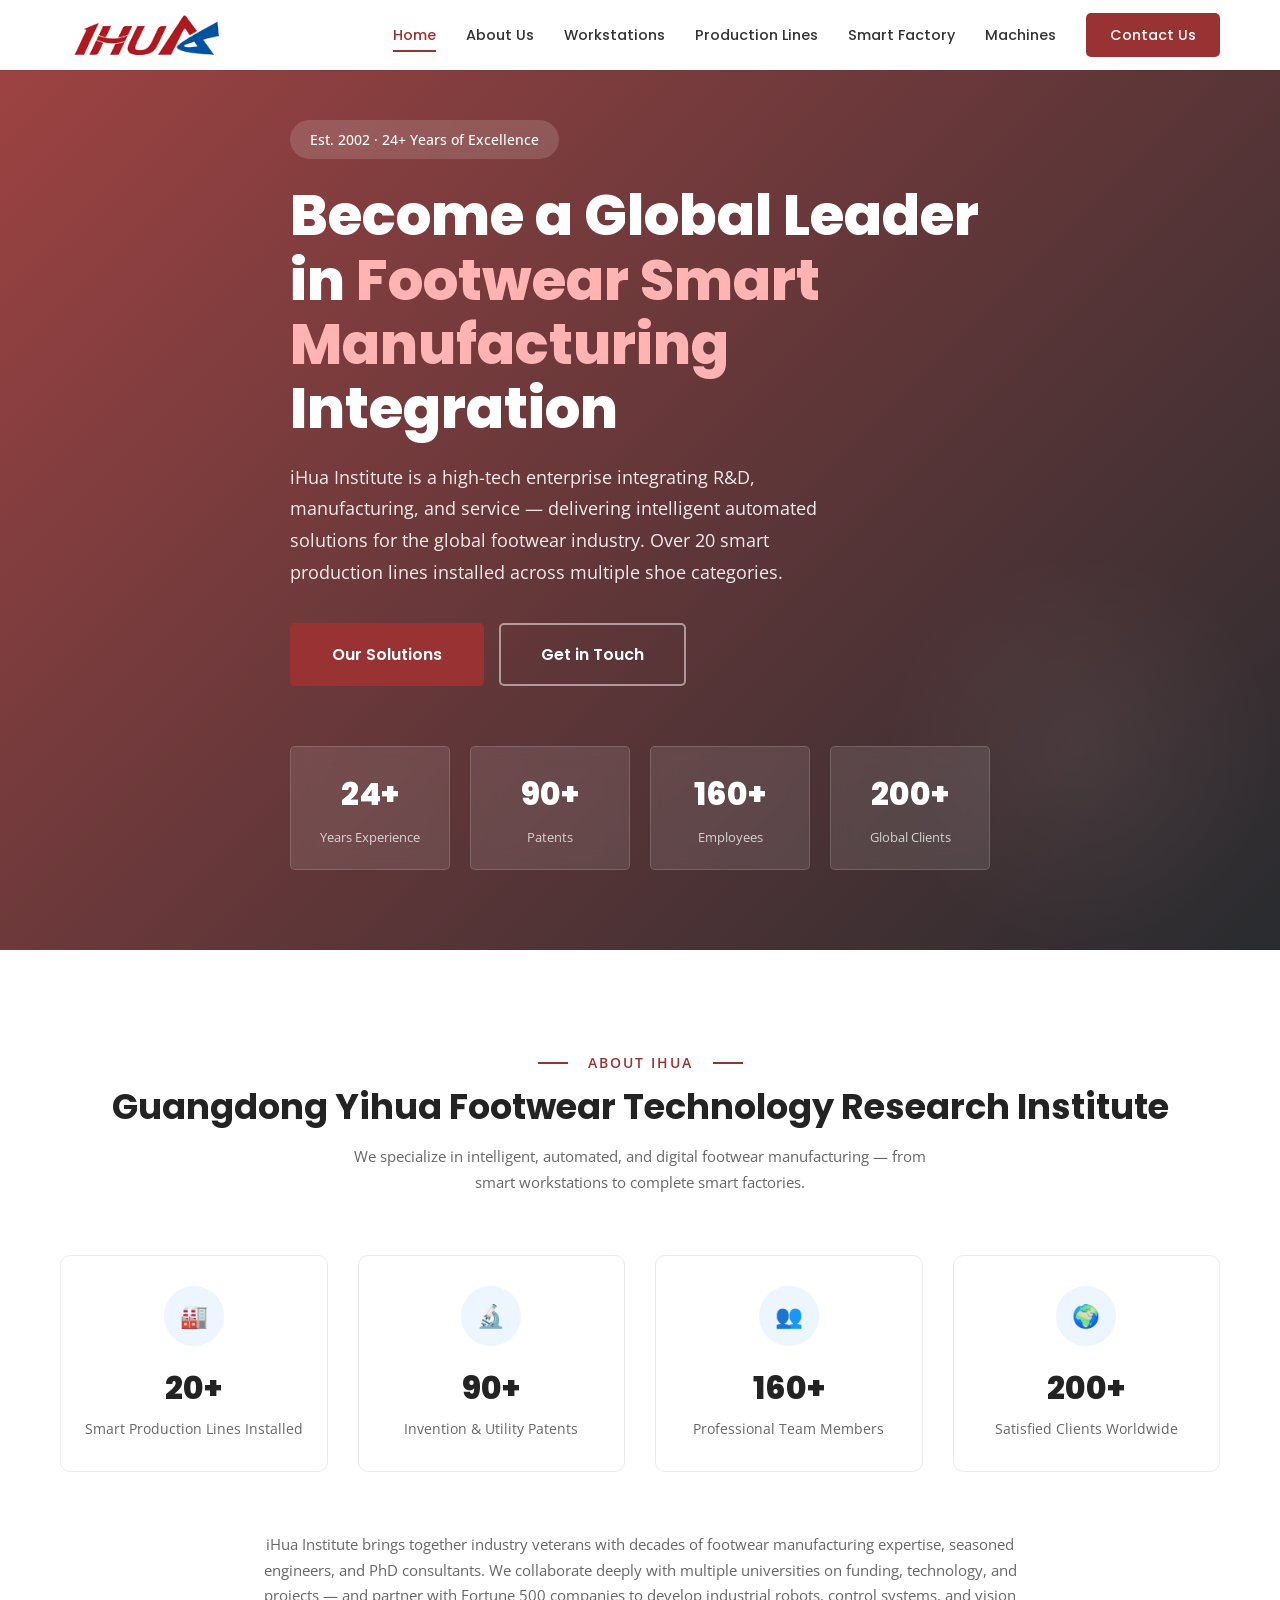
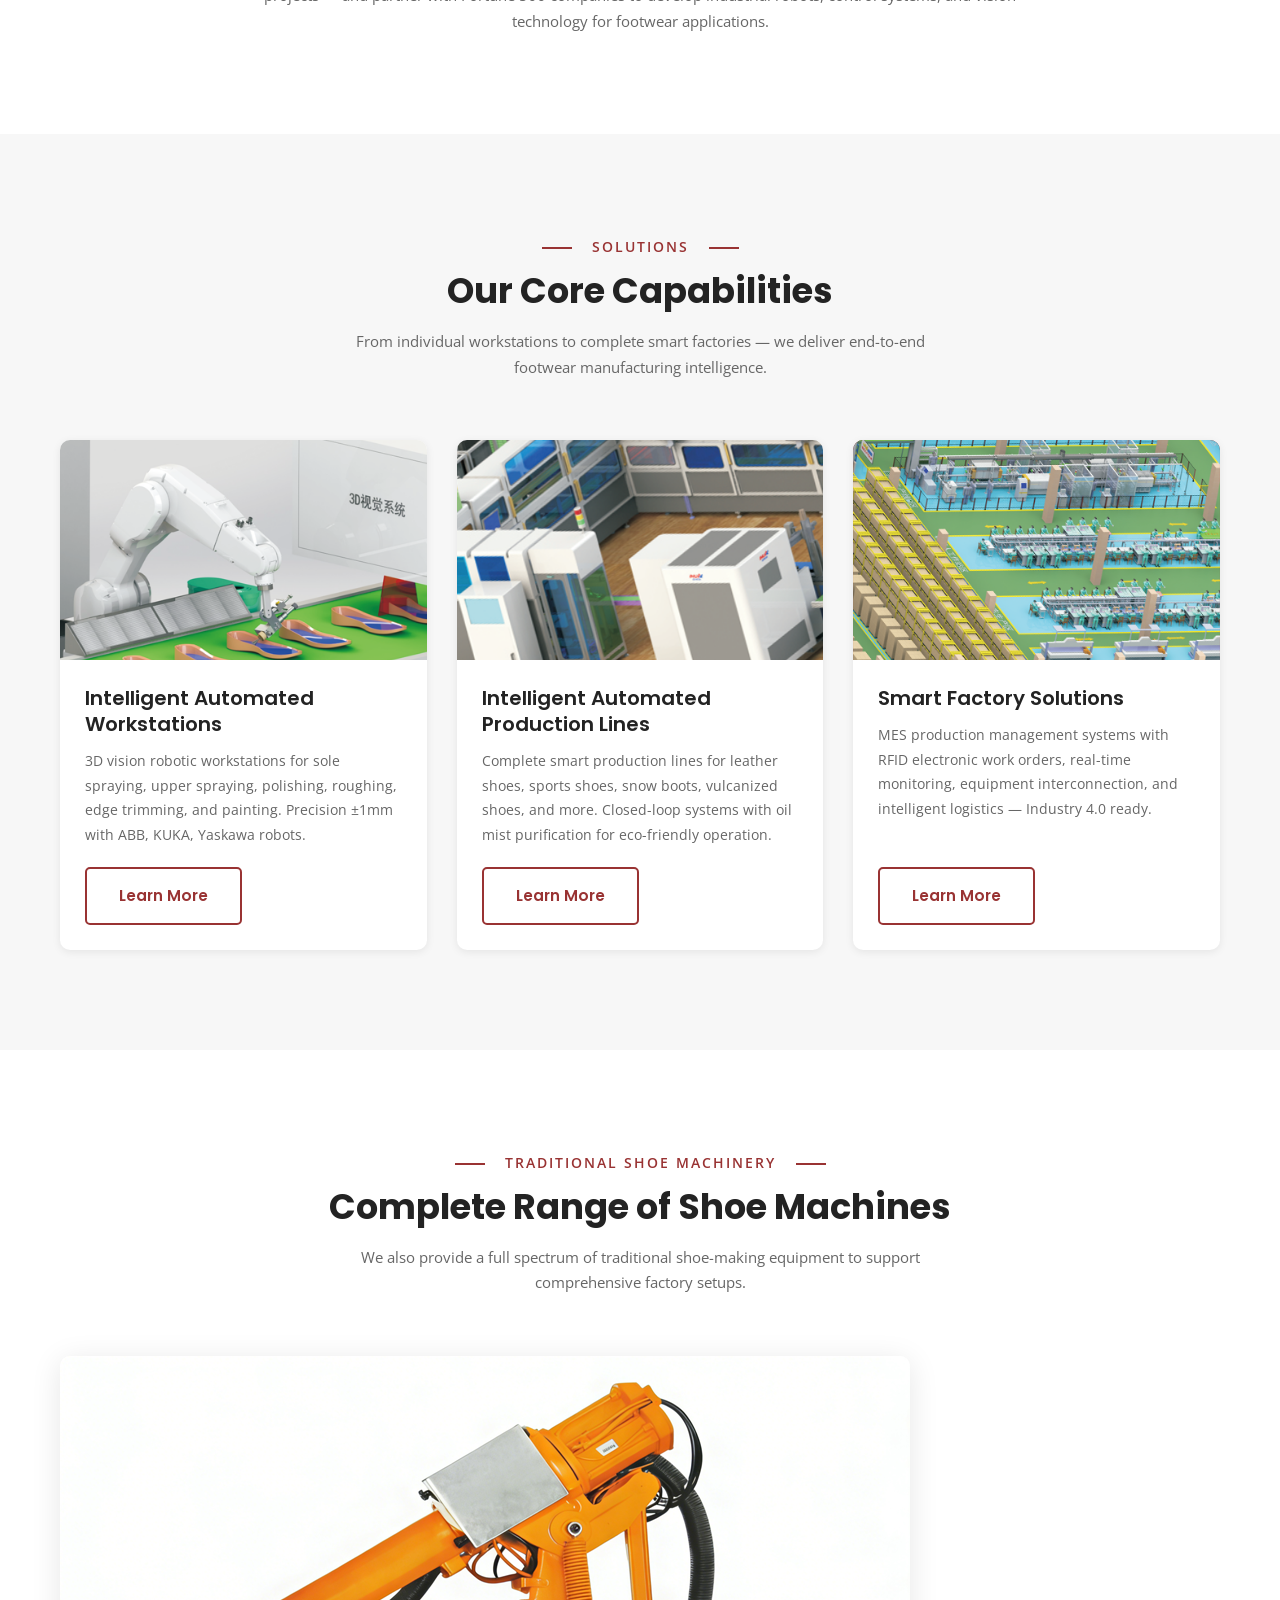
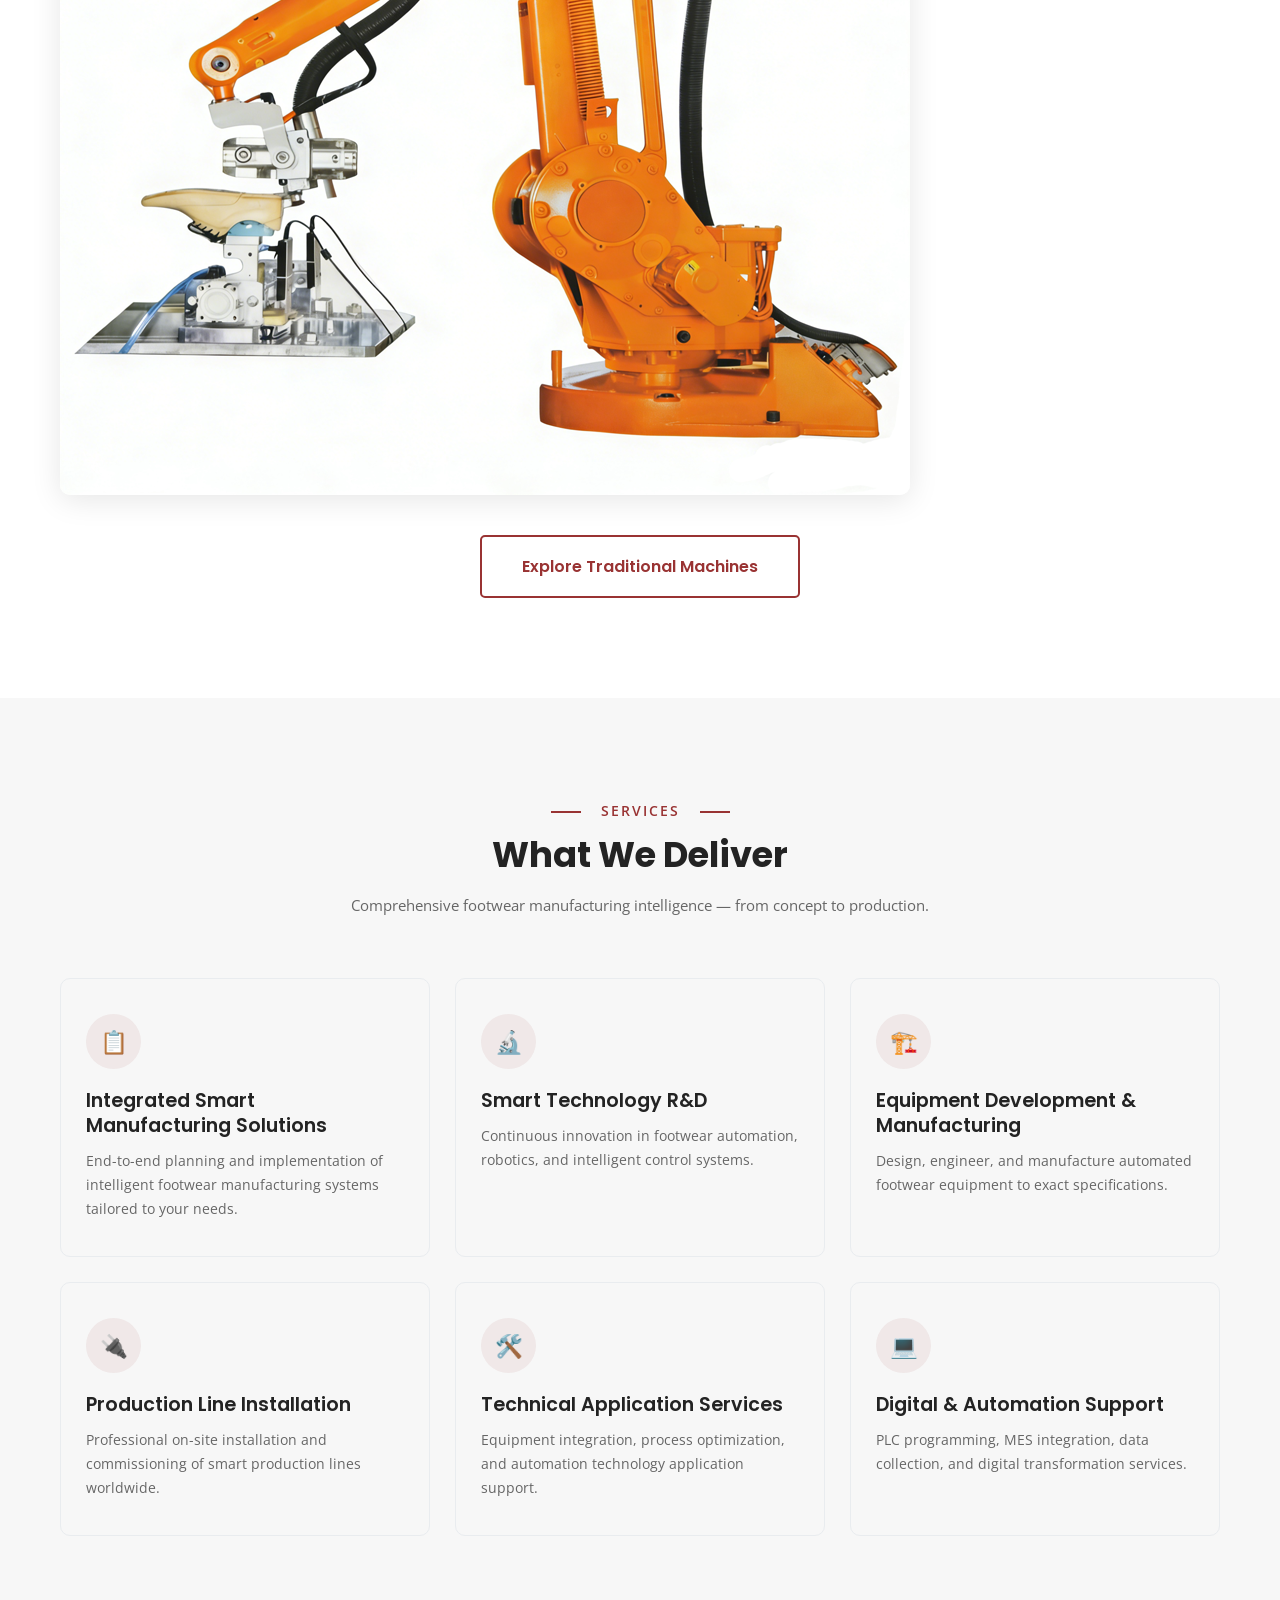
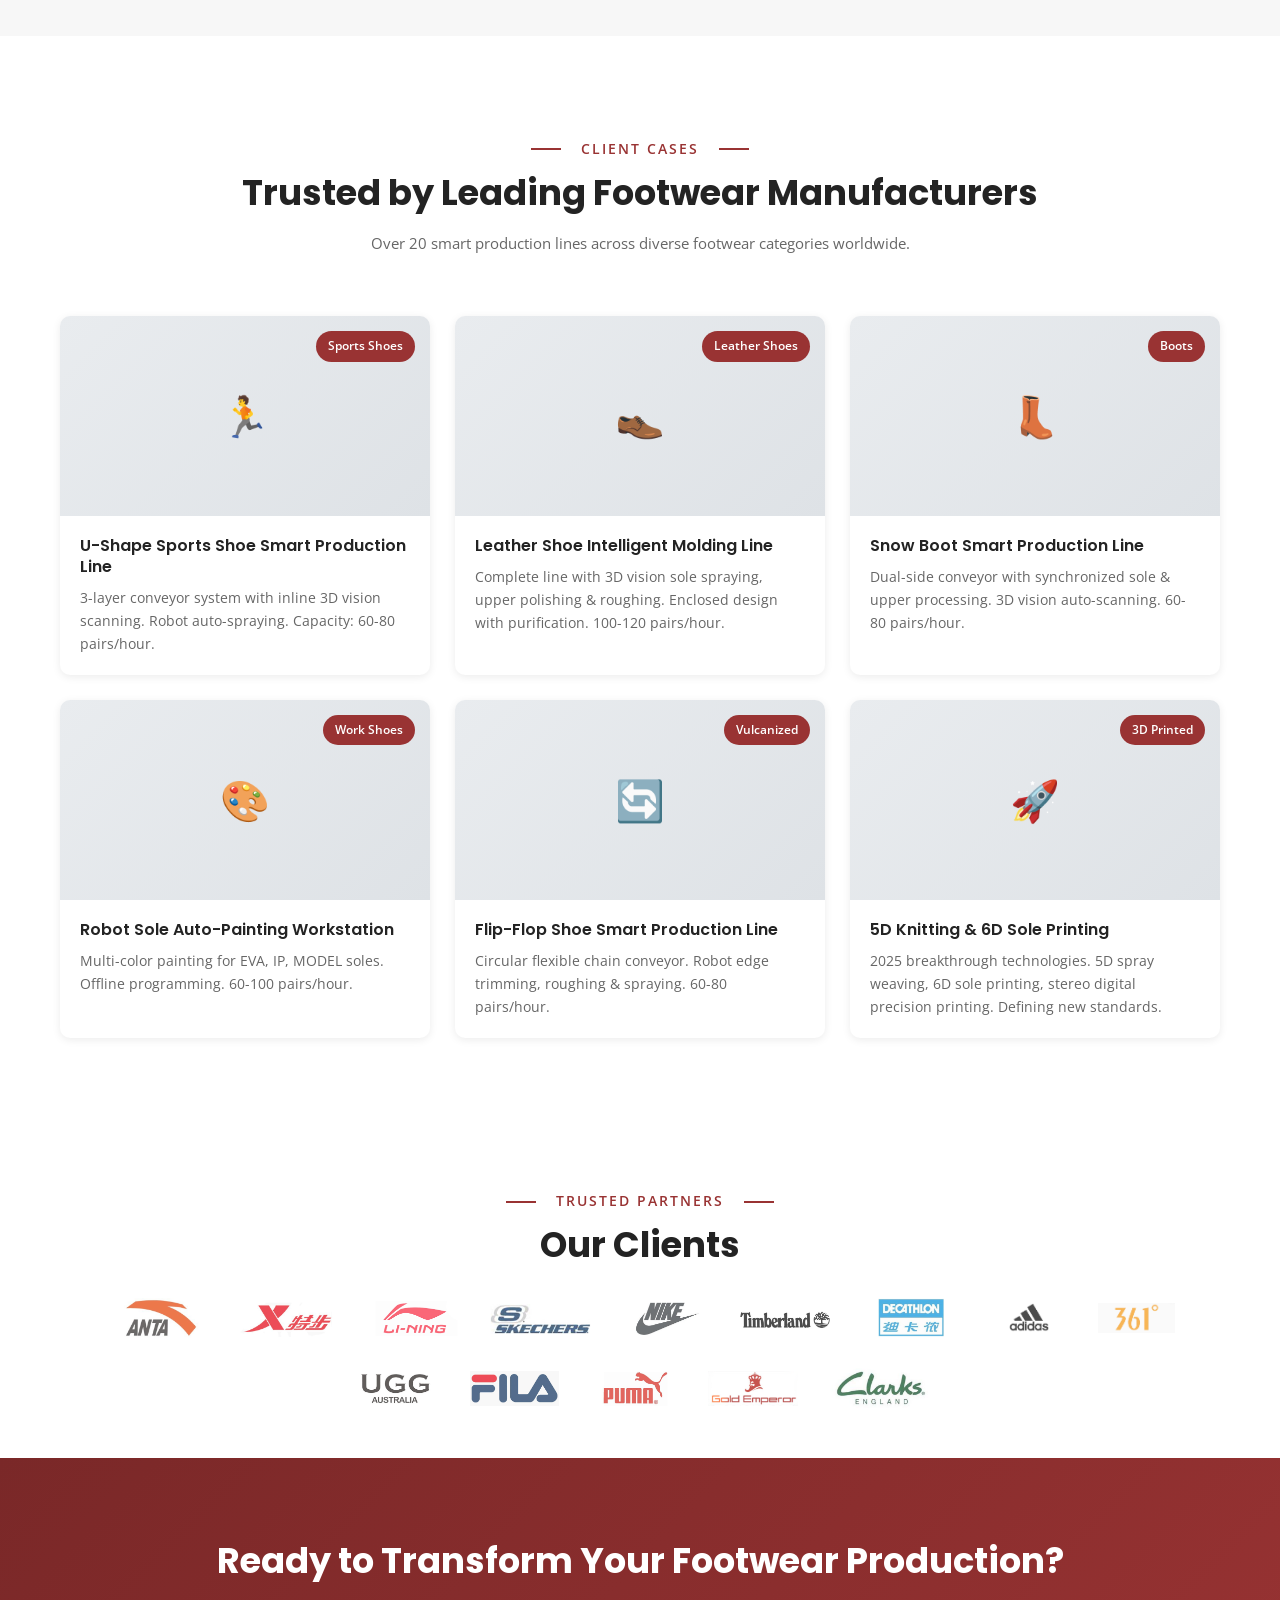
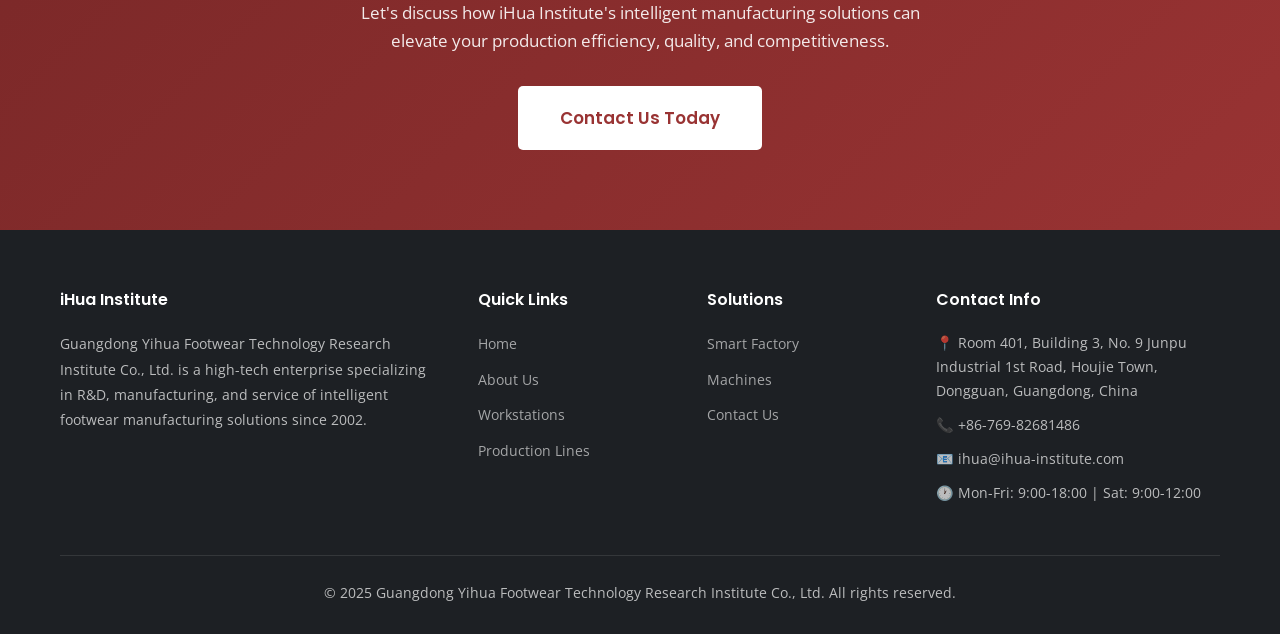
==== commit 459f5226: "Add real product images from Chinese site (94 images), update all pages with real images" ====
--- a/index.html
+++ b/index.html
@@ -45,7 +45,7 @@
   <nav class="navbar">
     <div class="container">
       <a href="index.html" class="navbar-logo">
-        <span style="font-size:1.5rem;color:var(--brand)">◆</span> iHua Institute
+        <img src="assets/images/logo.png" alt="iHua Institute" style="height:40px;">
       </a>
       <div class="navbar-links">
         <a href="index.html">Home</a>
@@ -141,8 +141,8 @@
       </div>
       <div class="solution-grid">
         <div class="solution-card">
-          <div class="solution-card-img">
-            <svg width="80" height="80" viewBox="0 0 24 24" fill="none" stroke="currentColor" stroke-width="1.5"><rect x="3" y="3" width="18" height="18" rx="2"/><circle cx="12" cy="12" r="3"/><path d="M12 2v2M12 20v2M2 12h2M20 12h2"/></svg>
+          <div class="solution-card-img" style="padding:0;overflow:hidden;">
+            <img src="assets/images/workstation.png" alt="Intelligent Automated Workstations" style="width:100%;height:100%;object-fit:cover;">
           </div>
           <div class="solution-card-body">
             <h3>Intelligent Automated Workstations</h3>
@@ -151,8 +151,8 @@
           </div>
         </div>
         <div class="solution-card">
-          <div class="solution-card-img" style="background:linear-gradient(135deg,#1F5FAF,#3366cc);">
-            <svg width="80" height="80" viewBox="0 0 24 24" fill="none" stroke="currentColor" stroke-width="1.5"><rect x="2" y="3" width="20" height="14" rx="2"/><line x1="8" y1="21" x2="16" y2="21"/><line x1="12" y1="17" x2="12" y2="21"/></svg>
+          <div class="solution-card-img" style="padding:0;overflow:hidden;">
+            <img src="assets/images/productionline.png" alt="Intelligent Automated Production Lines" style="width:100%;height:100%;object-fit:cover;">
           </div>
           <div class="solution-card-body">
             <h3>Intelligent Automated Production Lines</h3>
@@ -161,8 +161,8 @@
           </div>
         </div>
         <div class="solution-card">
-          <div class="solution-card-img" style="background:linear-gradient(135deg,#1d2024,#333);">
-            <svg width="80" height="80" viewBox="0 0 24 24" fill="none" stroke="currentColor" stroke-width="1.5"><polygon points="13 2 3 14 12 14 11 22 21 10 12 10 13 2"/><circle cx="8" cy="8" r="1.5"/><circle cx="16" cy="16" r="1.5"/><circle cx="12" cy="6" r="1"/><circle cx="18" cy="14" r="1"/></svg>
+          <div class="solution-card-img" style="padding:0;overflow:hidden;">
+            <img src="assets/images/smartfactory.png" alt="Smart Factory Solutions" style="width:100%;height:100%;object-fit:cover;">
           </div>
           <div class="solution-card-body">
             <h3>Smart Factory Solutions</h3>
@@ -182,23 +182,8 @@
         <h2>Complete Range of Shoe Machines</h2>
         <p>We also provide a full spectrum of traditional shoe-making equipment to support comprehensive factory setups.</p>
       </div>
-      <div class="data-points">
-        <div class="data-point">
-          <div class="icon">⚙️</div>
-          <span class="label">Assembly Lines</span>
-        </div>
-        <div class="data-point">
-          <div class="icon">✂️</div>
-          <span class="label">Cutting Machines</span>
-        </div>
-        <div class="data-point">
-          <div class="icon">🪡</div>
-          <span class="label">Sewing Machines</span>
-        </div>
-        <div class="data-point">
-          <div class="icon">🔧</div>
-          <span class="label">Auxiliary Equipment</span>
-        </div>
+      <div style="text-align:center;margin-bottom:40px;">
+        <img src="assets/images/shoemachine.png" alt="Traditional Shoe Machinery" style="max-width:100%;border-radius:var(--radius-lg);box-shadow:var(--shadow);">
       </div>
       <div style="text-align:center;">
         <a href="machines.html" class="btn btn-outline-dark btn-lg">Explore Traditional Machines</a>
@@ -312,6 +297,32 @@
             <p>2025 breakthrough technologies. 5D spray weaving, 6D sole printing, stereo digital precision printing. Defining new standards.</p>
           </div>
         </div>
+      </div>
+    </div>
+  </section>
+
+  <!-- ========== Client Logos ========== -->
+  <section class="animate-on-scroll" style="padding:50px 0;">
+    <div class="container">
+      <div class="section-heading" style="margin-bottom:30px;">
+        <span class="subtitle">Trusted Partners</span>
+        <h2>Our Clients</h2>
+      </div>
+      <div style="display:flex;flex-wrap:wrap;align-items:center;justify-content:center;gap:30px;opacity:0.7;">
+        <img src="assets/images/clients/client1.png" alt="Client" style="height:40px;">
+        <img src="assets/images/clients/client2.png" alt="Client" style="height:40px;">
+        <img src="assets/images/clients/client3.png" alt="Client" style="height:35px;">
+        <img src="assets/images/clients/client4.png" alt="Client" style="height:40px;">
+        <img src="assets/images/clients/client5.png" alt="Client" style="height:35px;">
+        <img src="assets/images/clients/client6.png" alt="Client" style="height:35px;">
+        <img src="assets/images/clients/client7.png" alt="Client" style="height:40px;">
+        <img src="assets/images/clients/client8.png" alt="Client" style="height:30px;">
+        <img src="assets/images/clients/client9.png" alt="Client" style="height:30px;">
+        <img src="assets/images/clients/client10.png" alt="Client" style="height:35px;">
+        <img src="assets/images/clients/client11.png" alt="Client" style="height:35px;">
+        <img src="assets/images/clients/client12.png" alt="Client" style="height:35px;">
+        <img src="assets/images/clients/client14.png" alt="Client" style="height:35px;">
+        <img src="assets/images/clients/client15.png" alt="Client" style="height:40px;">
       </div>
     </div>
   </section>
